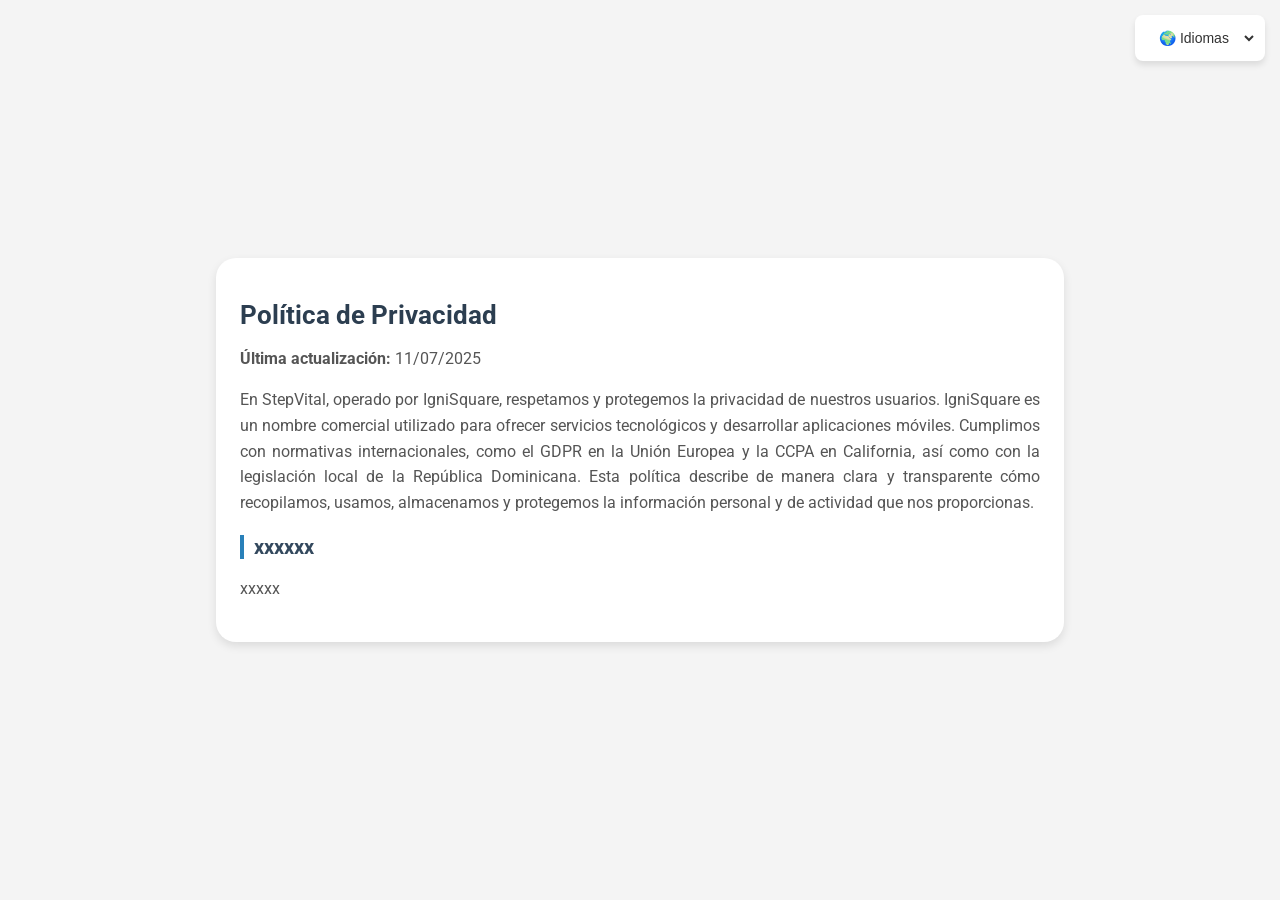
==== index.html @ 7a9bfc61 "Add initial privacy policy HTML structure" ====
<!DOCTYPE html>
<html lang="es">
<head>
  <meta charset="UTF-8">
  <meta name="viewport" content="width=device-width, initial-scale=1.0">
  <meta name="description" content="Consulta la política de privacidad de nuestra aplicación para conocer cómo protegemos tu información.">
  <meta name="theme-color" content="#ffffff">
  <title>Política de Privacidad</title>
  
  <!-- Fuente Material Design -->
  <link rel="stylesheet" href="https://fonts.googleapis.com/css2?family=Roboto:wght@300;400;700&display=swap">
  <link rel="stylesheet" href="style.css">
</head>
<body>
  <!-- Contenedor del widget de Google Translate, ocultado fuera de pantalla -->
  <div id="google_translate_element"></div>
  
  <!-- Custom Widget de Traducción -->
  <div id="custom_translate_wrapper">
    <select id="custom_translate">
      <option value="">🌍 Idiomas</option>
      <option value="es">Español</option>
      <option value="en">Inglés</option>
      <option value="fr">Francés</option>
      <option value="pt">Portugués</option>
      <option value="de">Alemán</option>
    </select>    
  </div>

  <main class="policy-container">
    <h1 class="policy-title">Política de Privacidad</h1>
    <p class="policy-text"><strong>Última actualización:</strong> 11/07/2025</p>
    <p class="policy-text">
      En StepVital, operado por IgniSquare, respetamos y protegemos la privacidad de nuestros usuarios. IgniSquare es un nombre comercial utilizado para ofrecer servicios tecnológicos y desarrollar aplicaciones móviles. Cumplimos con normativas internacionales, como el GDPR en la Unión Europea y la CCPA en California, así como con la legislación local de la República Dominicana. Esta política describe de manera clara y transparente cómo recopilamos, usamos, almacenamos y protegemos la información personal y de actividad que nos proporcionas.
    </p>


    <section class="policy-region-links">
  <h2 class="policy-section-title">xxxxxx</h2>
  <p class="policy-text">
xxxxx  </p>
 
</section>


    
  </main>
  
  <!-- Primero nuestro script personalizado -->
  <script src="script.js"></script>
  <!-- Luego el script de Google Translate, que llamará a googleTranslateElementInit -->
  <script type="text/javascript" src="https://translate.google.com/translate_a/element.js?cb=googleTranslateElementInit"></script>
</body>
</html>
---- style.css ----
/* Fuente Material Design */
body {
    font-family: 'Roboto', sans-serif;
    background-color: #f4f4f4;
    color: #333;
    margin: 0;
    padding: 20px;
    display: flex;
    justify-content: center;
    align-items: center;
    min-height: 100vh;
}

/* Contenedor principal */
.policy-container {
    background-color: #ffffff;
    border-radius: 20px;
    padding: 24px;
    width: 90%;
    max-width: 800px;
    box-shadow: 0px 4px 10px rgba(0, 0, 0, 0.1);
    transition: all 0.3s ease-in-out;
}

/* Título principal */
.policy-title {
    font-size: 26px;
    font-weight: bold;
    color: #2c3e50;
    margin-bottom: 16px;
}

/* Secciones */
.policy-section-title {
    font-size: 20px;
    font-weight: 700;
    color: #34495e;
    margin-top: 20px;
    border-left: 4px solid #2980b9;
    padding-left: 10px;
}

/* Texto */
.policy-text {
    font-size: 16px;
    color: #555;
    line-height: 1.6;
    text-align: justify;
}

/* Lista */
.policy-list {
    font-size: 16px;
    color: #444;
    line-height: 1.6;
    padding-left: 20px;
}

.policy-list li {
    margin-bottom: 10px;
}

/* Enlaces */
a {
    color: #007BFF;
    text-decoration: none;
    font-weight: 500;
}

a:hover {
    text-decoration: underline;
}

/* Custom Widget de Traducción */
#custom_translate_wrapper {
    position: absolute;
    top: 15px;
    right: 15px;
    z-index: 1000;
    background: #fff;
    border-radius: 8px;
    padding: 8px;
    box-shadow: 0px 4px 6px rgba(0,0,0,0.1);
    font-family: 'Roboto', sans-serif;
    display: flex;
    align-items: center;
    transition: all 0.3s ease-in-out;
}

#custom_translate_wrapper::after {
    font-size: 10px;
    color: #333;
    margin-left: 5px;
}

#custom_translate {
    background: transparent;
    border: none;
    font-size: 14px;
    color: #333;
    outline: none;
    cursor: pointer;
    font-weight: 500;
    padding: 6px 12px;
    border-radius: 6px;
    transition: background 0.3s ease;
}

/* Ocultar el widget original de Google Translate */
#google_translate_element {
    position: absolute;
    top: 0;
    left: -9999px;
}

.goog-te-banner-frame.skiptranslate,
.goog-te-banner-frame,
.goog-te-menu-frame,
.goog-te-menu-frame.skiptranslate,
.goog-te-balloon-frame,
#goog-gt-tt,
.goog-te-gadget-icon {
  display: none !important;
  visibility: hidden !important;
}

/* Evita que se desplace el contenido */
body {
  top: 0px !important;
  position: static !important;
  margin: 0 !important;
  padding: 0 !important;
}

/* Si Google inyecta algo en el body directo */
body > .skiptranslate {
  display: none !important;
  visibility: hidden !important;
}

.policy-table-wrapper {
  width: 100%;
  overflow-x: auto;
  margin-bottom: 16px;
}

/* Tabla responsiva y full‐width */
.policy-table {
  width: 100%;
  border-collapse: collapse;
  min-width: 600px; /* asegura legibilidad en desktop */
}

/* Cabecera */
.policy-table thead th {
  background-color: #2980b9;
  color: #fff;
  font-weight: 600;
  padding: 12px 8px;
  text-align: left;
  position: sticky;
  top: 0;
  z-index: 1;
}

/* Filas y celdas */
.policy-table tbody tr:nth-child(even) {
  background-color: #f9f9f9;
}

.policy-table th,
.policy-table td {
  border: 1px solid #ddd;
  padding: 10px 8px;
  vertical-align: top;
  font-size: 14px;
  line-height: 1.4;
}

/* RESPONSIVE DESIGN */

/* Tablets */
@media screen and (max-width: 768px) {
    .policy-container {
        padding: 16px;
    }
    .policy-title {
        font-size: 22px;
    }
    .policy-section-title {
        font-size: 18px;
    }
}

/* Teléfonos */
@media screen and (max-width: 480px) {
    /* Ajustes al contenedor */
    .policy-container {
        width: 100%;
        padding: 12px;
        border-radius: 0;
    }
    .policy-title {
        font-size: 20px;
    }

    /* Espaciado de filas y celdas */
    .policy-table thead th,
    .policy-table td {
        padding: 8px 6px;
        font-size: 12px;
    }

    /* Sobrescribir min-width y separar de los bordes */
    .policy-table {
        min-width: auto;
        width: 100%;
        box-sizing: border-box;
    }
    .policy-table-wrapper {
        padding: 0 12px;
        box-sizing: border-box;
    }
}

/* Ajustes traducción en móvil */
@media screen and (max-width: 480px) {
    #custom_translate_wrapper {
        padding: 8px;
    }
    #custom_translate {
        font-size: 13px;
        padding: 4px 8px;
    }
}

/* Dispositivos plegables en modo HALF_OPENED */
@media (screen-spanning: single-fold-vertical) {
    .policy-container {
        display: grid;
        grid-template-columns: 1fr 1fr;
        column-gap: 16px;
        max-width: 100%;
    }
}
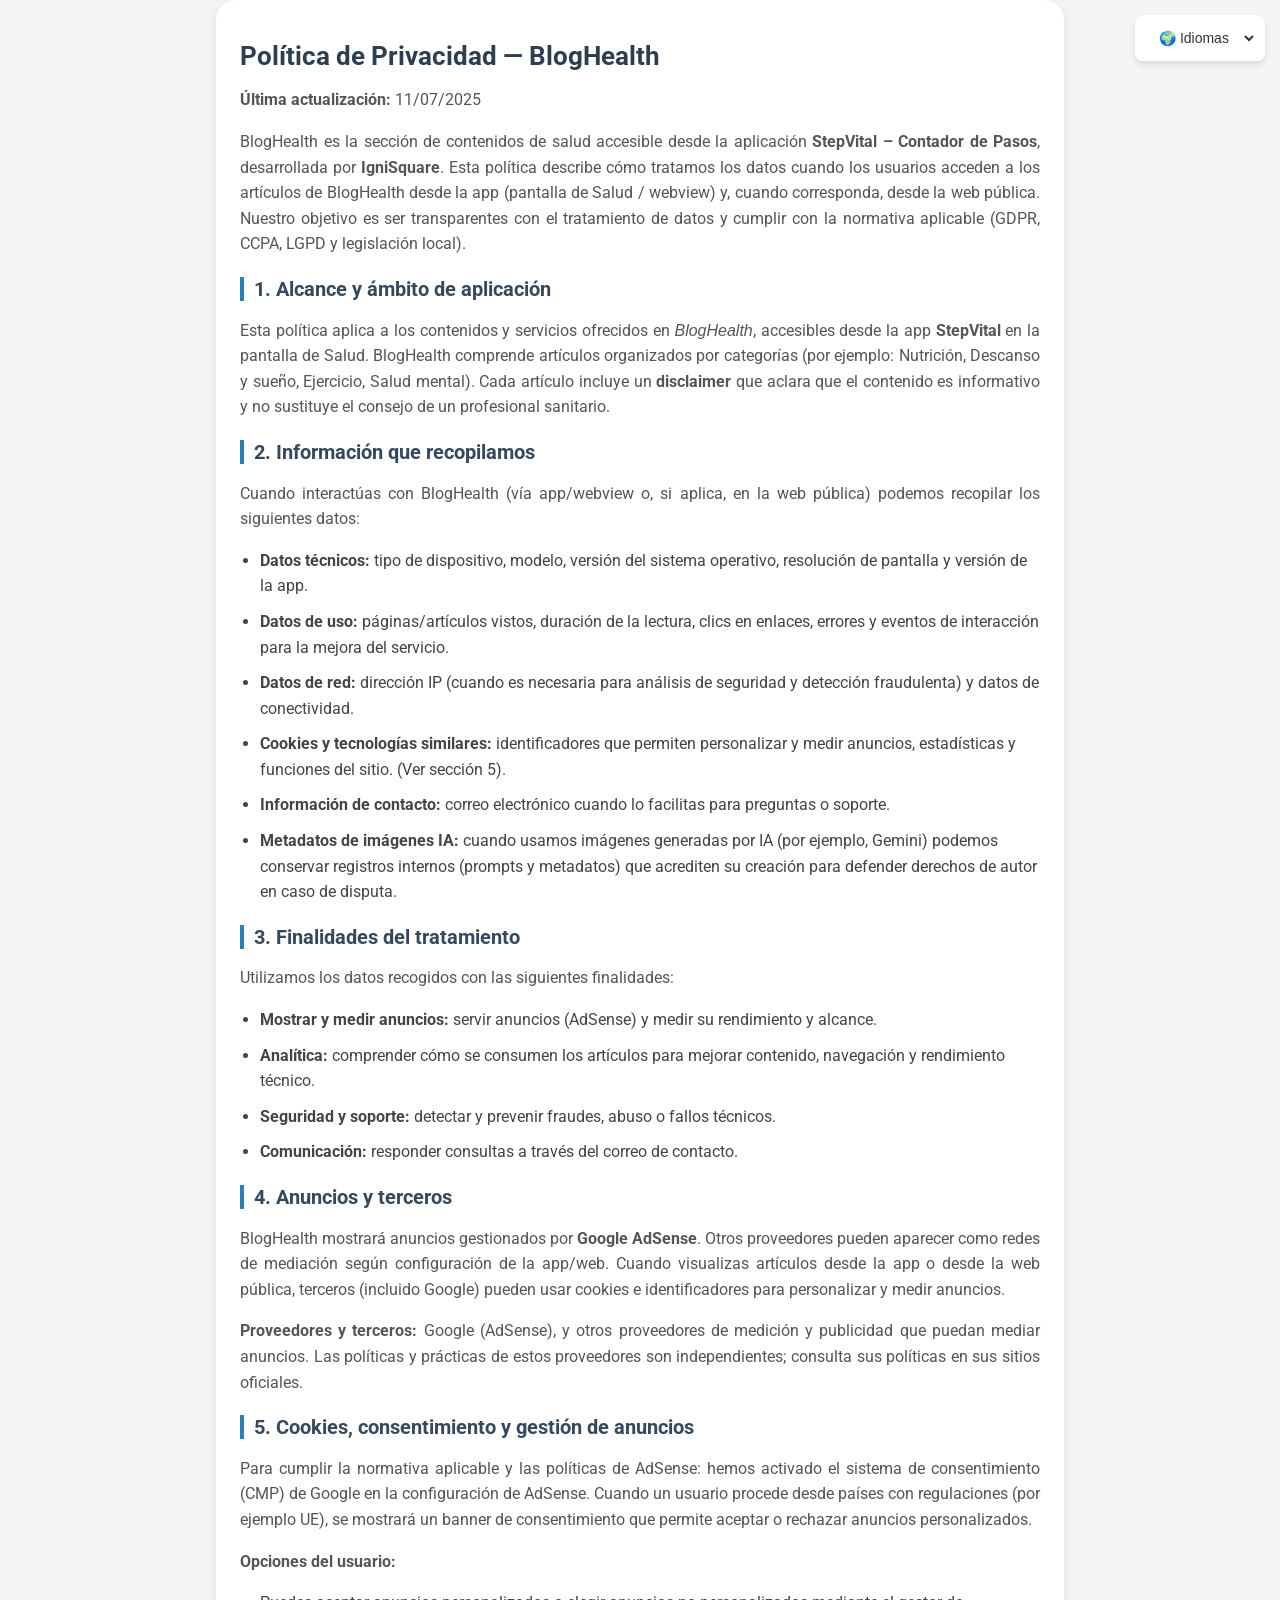
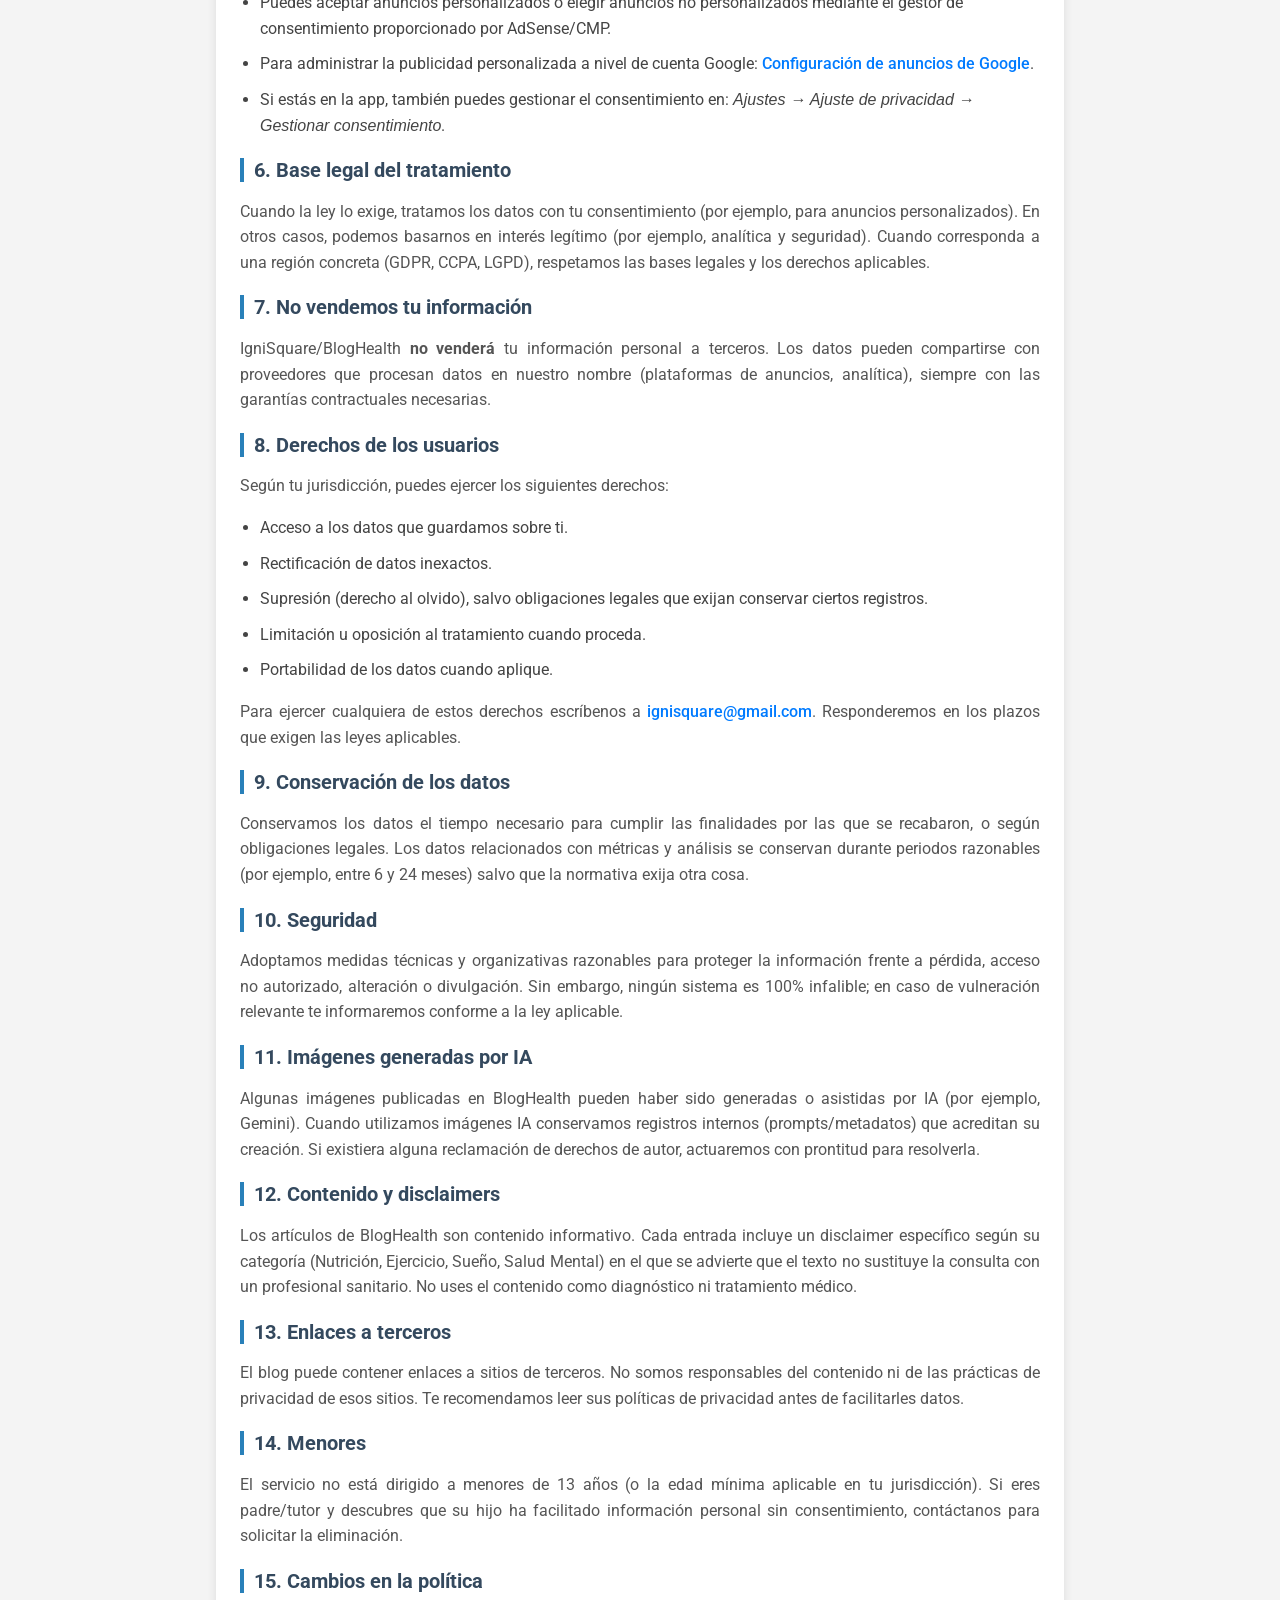
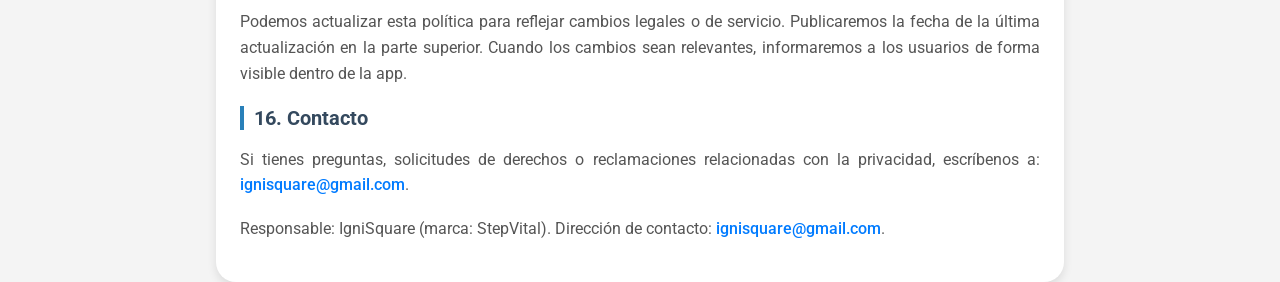
==== commit 477c2988: "Update index.html" ====
--- a/index.html
+++ b/index.html
@@ -3,9 +3,9 @@
 <head>
   <meta charset="UTF-8">
   <meta name="viewport" content="width=device-width, initial-scale=1.0">
-  <meta name="description" content="Consulta la política de privacidad de nuestra aplicación para conocer cómo protegemos tu información.">
+  <meta name="description" content="Política de privacidad de BlogHealth (accesible desde la app StepVital).">
   <meta name="theme-color" content="#ffffff">
-  <title>Política de Privacidad</title>
+  <title>Política de Privacidad — BlogHealth</title>
   
   <!-- Fuente Material Design -->
   <link rel="stylesheet" href="https://fonts.googleapis.com/css2?family=Roboto:wght@300;400;700&display=swap">
@@ -27,23 +27,124 @@
     </select>    
   </div>
 
-  <main class="policy-container">
-    <h1 class="policy-title">Política de Privacidad</h1>
+  <main class="policy-container" role="main" aria-labelledby="policy-title">
+    <h1 id="policy-title" class="policy-title">Política de Privacidad — BlogHealth</h1>
     <p class="policy-text"><strong>Última actualización:</strong> 11/07/2025</p>
+
     <p class="policy-text">
-      En StepVital, operado por IgniSquare, respetamos y protegemos la privacidad de nuestros usuarios. IgniSquare es un nombre comercial utilizado para ofrecer servicios tecnológicos y desarrollar aplicaciones móviles. Cumplimos con normativas internacionales, como el GDPR en la Unión Europea y la CCPA en California, así como con la legislación local de la República Dominicana. Esta política describe de manera clara y transparente cómo recopilamos, usamos, almacenamos y protegemos la información personal y de actividad que nos proporcionas.
+      BlogHealth es la sección de contenidos de salud accesible desde la aplicación <strong>StepVital – Contador de Pasos</strong>, desarrollada por <strong>IgniSquare</strong>. Esta política describe cómo tratamos los datos cuando los usuarios acceden a los artículos de BlogHealth desde la app (pantalla de Salud / webview) y, cuando corresponda, desde la web pública. Nuestro objetivo es ser transparentes con el tratamiento de datos y cumplir con la normativa aplicable (GDPR, CCPA, LGPD y legislación local).
     </p>
 
+    <h2 class="policy-section-title">1. Alcance y ámbito de aplicación</h2>
+    <p class="policy-text">
+      Esta política aplica a los contenidos y servicios ofrecidos en <em>BlogHealth</em>, accesibles desde la app <strong>StepVital</strong> en la pantalla de Salud. BlogHealth comprende artículos organizados por categorías (por ejemplo: Nutrición, Descanso y sueño, Ejercicio, Salud mental). Cada artículo incluye un <strong>disclaimer</strong> que aclara que el contenido es informativo y no sustituye el consejo de un profesional sanitario.
+    </p>
 
-    <section class="policy-region-links">
-  <h2 class="policy-section-title">xxxxxx</h2>
-  <p class="policy-text">
-xxxxx  </p>
- 
-</section>
+    <h2 class="policy-section-title">2. Información que recopilamos</h2>
+    <p class="policy-text">Cuando interactúas con BlogHealth (vía app/webview o, si aplica, en la web pública) podemos recopilar los siguientes datos:</p>
+    <ul class="policy-list">
+      <li><strong>Datos técnicos:</strong> tipo de dispositivo, modelo, versión del sistema operativo, resolución de pantalla y versión de la app.</li>
+      <li><strong>Datos de uso:</strong> páginas/artículos vistos, duración de la lectura, clics en enlaces, errores y eventos de interacción para la mejora del servicio.</li>
+      <li><strong>Datos de red:</strong> dirección IP (cuando es necesaria para análisis de seguridad y detección fraudulenta) y datos de conectividad.</li>
+      <li><strong>Cookies y tecnologías similares:</strong> identificadores que permiten personalizar y medir anuncios, estadísticas y funciones del sitio. (Ver sección 5).</li>
+      <li><strong>Información de contacto:</strong> correo electrónico cuando lo facilitas para preguntas o soporte.</li>
+      <li><strong>Metadatos de imágenes IA:</strong> cuando usamos imágenes generadas por IA (por ejemplo, Gemini) podemos conservar registros internos (prompts y metadatos) que acrediten su creación para defender derechos de autor en caso de disputa.</li>
+    </ul>
 
+    <h2 class="policy-section-title">3. Finalidades del tratamiento</h2>
+    <p class="policy-text">Utilizamos los datos recogidos con las siguientes finalidades:</p>
+    <ul class="policy-list">
+      <li><strong>Mostrar y medir anuncios:</strong> servir anuncios (AdSense) y medir su rendimiento y alcance.</li>
+      <li><strong>Analítica:</strong> comprender cómo se consumen los artículos para mejorar contenido, navegación y rendimiento técnico.</li>
+      <li><strong>Seguridad y soporte:</strong> detectar y prevenir fraudes, abuso o fallos técnicos.</li>
+      <li><strong>Comunicación:</strong> responder consultas a través del correo de contacto.</li>
+    </ul>
 
-    
+    <h2 class="policy-section-title">4. Anuncios y terceros</h2>
+    <p class="policy-text">
+      BlogHealth mostrará anuncios gestionados por <strong>Google AdSense</strong>. Otros proveedores pueden aparecer como redes de mediación según configuración de la app/web. Cuando visualizas artículos desde la app o desde la web pública, terceros (incluido Google) pueden usar cookies e identificadores para personalizar y medir anuncios.
+    </p>
+    <p class="policy-text">
+      <strong>Proveedores y terceros:</strong> Google (AdSense), y otros proveedores de medición y publicidad que puedan mediar anuncios. Las políticas y prácticas de estos proveedores son independientes; consulta sus políticas en sus sitios oficiales.
+    </p>
+
+    <h2 class="policy-section-title">5. Cookies, consentimiento y gestión de anuncios</h2>
+    <p class="policy-text">
+      Para cumplir la normativa aplicable y las políticas de AdSense: hemos activado el sistema de consentimiento (CMP) de Google en la configuración de AdSense. Cuando un usuario procede desde países con regulaciones (por ejemplo UE), se mostrará un banner de consentimiento que permite aceptar o rechazar anuncios personalizados.
+    </p>
+    <p class="policy-text">
+      <strong>Opciones del usuario:</strong>
+    </p>
+    <ul class="policy-list">
+      <li>Puedes aceptar anuncios personalizados o elegir anuncios no personalizados mediante el gestor de consentimiento proporcionado por AdSense/CMP.</li>
+      <li>Para administrar la publicidad personalizada a nivel de cuenta Google: <a href="https://adssettings.google.com" target="_blank" rel="noopener">Configuración de anuncios de Google</a>.</li>
+      <li>Si estás en la app, también puedes gestionar el consentimiento en: <em>Ajustes → Ajuste de privacidad → Gestionar consentimiento</em>.</li>
+    </ul>
+
+    <h2 class="policy-section-title">6. Base legal del tratamiento</h2>
+    <p class="policy-text">
+      Cuando la ley lo exige, tratamos los datos con tu consentimiento (por ejemplo, para anuncios personalizados). En otros casos, podemos basarnos en interés legítimo (por ejemplo, analítica y seguridad). Cuando corresponda a una región concreta (GDPR, CCPA, LGPD), respetamos las bases legales y los derechos aplicables.
+    </p>
+
+    <h2 class="policy-section-title">7. No vendemos tu información</h2>
+    <p class="policy-text">
+      IgniSquare/BlogHealth <strong>no venderá</strong> tu información personal a terceros. Los datos pueden compartirse con proveedores que procesan datos en nuestro nombre (plataformas de anuncios, analítica), siempre con las garantías contractuales necesarias.
+    </p>
+
+    <h2 class="policy-section-title">8. Derechos de los usuarios</h2>
+    <p class="policy-text">Según tu jurisdicción, puedes ejercer los siguientes derechos:</p>
+    <ul class="policy-list">
+      <li>Acceso a los datos que guardamos sobre ti.</li>
+      <li>Rectificación de datos inexactos.</li>
+      <li>Supresión (derecho al olvido), salvo obligaciones legales que exijan conservar ciertos registros.</li>
+      <li>Limitación u oposición al tratamiento cuando proceda.</li>
+      <li>Portabilidad de los datos cuando aplique.</li>
+    </ul>
+    <p class="policy-text">Para ejercer cualquiera de estos derechos escríbenos a <a href="mailto:ignisquare@gmail.com">ignisquare@gmail.com</a>. Responderemos en los plazos que exigen las leyes aplicables.</p>
+
+    <h2 class="policy-section-title">9. Conservación de los datos</h2>
+    <p class="policy-text">
+      Conservamos los datos el tiempo necesario para cumplir las finalidades por las que se recabaron, o según obligaciones legales. Los datos relacionados con métricas y análisis se conservan durante periodos razonables (por ejemplo, entre 6 y 24 meses) salvo que la normativa exija otra cosa.
+    </p>
+
+    <h2 class="policy-section-title">10. Seguridad</h2>
+    <p class="policy-text">
+      Adoptamos medidas técnicas y organizativas razonables para proteger la información frente a pérdida, acceso no autorizado, alteración o divulgación. Sin embargo, ningún sistema es 100% infalible; en caso de vulneración relevante te informaremos conforme a la ley aplicable.
+    </p>
+
+    <h2 class="policy-section-title">11. Imágenes generadas por IA</h2>
+    <p class="policy-text">
+      Algunas imágenes publicadas en BlogHealth pueden haber sido generadas o asistidas por IA (por ejemplo, Gemini). Cuando utilizamos imágenes IA conservamos registros internos (prompts/metadatos) que acreditan su creación. Si existiera alguna reclamación de derechos de autor, actuaremos con prontitud para resolverla.
+    </p>
+
+    <h2 class="policy-section-title">12. Contenido y disclaimers</h2>
+    <p class="policy-text">
+      Los artículos de BlogHealth son contenido informativo. Cada entrada incluye un disclaimer específico según su categoría (Nutrición, Ejercicio, Sueño, Salud Mental) en el que se advierte que el texto no sustituye la consulta con un profesional sanitario. No uses el contenido como diagnóstico ni tratamiento médico.
+    </p>
+
+    <h2 class="policy-section-title">13. Enlaces a terceros</h2>
+    <p class="policy-text">
+      El blog puede contener enlaces a sitios de terceros. No somos responsables del contenido ni de las prácticas de privacidad de esos sitios. Te recomendamos leer sus políticas de privacidad antes de facilitarles datos.
+    </p>
+
+    <h2 class="policy-section-title">14. Menores</h2>
+    <p class="policy-text">
+      El servicio no está dirigido a menores de 13 años (o la edad mínima aplicable en tu jurisdicción). Si eres padre/tutor y descubres que su hijo ha facilitado información personal sin consentimiento, contáctanos para solicitar la eliminación.
+    </p>
+
+    <h2 class="policy-section-title">15. Cambios en la política</h2>
+    <p class="policy-text">
+      Podemos actualizar esta política para reflejar cambios legales o de servicio. Publicaremos la fecha de la última actualización en la parte superior. Cuando los cambios sean relevantes, informaremos a los usuarios de forma visible dentro de la app.
+    </p>
+
+    <h2 class="policy-section-title">16. Contacto</h2>
+    <p class="policy-text">
+      Si tienes preguntas, solicitudes de derechos o reclamaciones relacionadas con la privacidad, escríbenos a: <a href="mailto:ignisquare@gmail.com">ignisquare@gmail.com</a>.
+    </p>
+
+    <footer style="margin-top:18px;">
+      <p class="policy-text">Responsable: IgniSquare (marca: StepVital). Dirección de contacto: <a href="mailto:ignisquare@gmail.com">ignisquare@gmail.com</a>.</p>
+    </footer>
   </main>
   
   <!-- Primero nuestro script personalizado -->
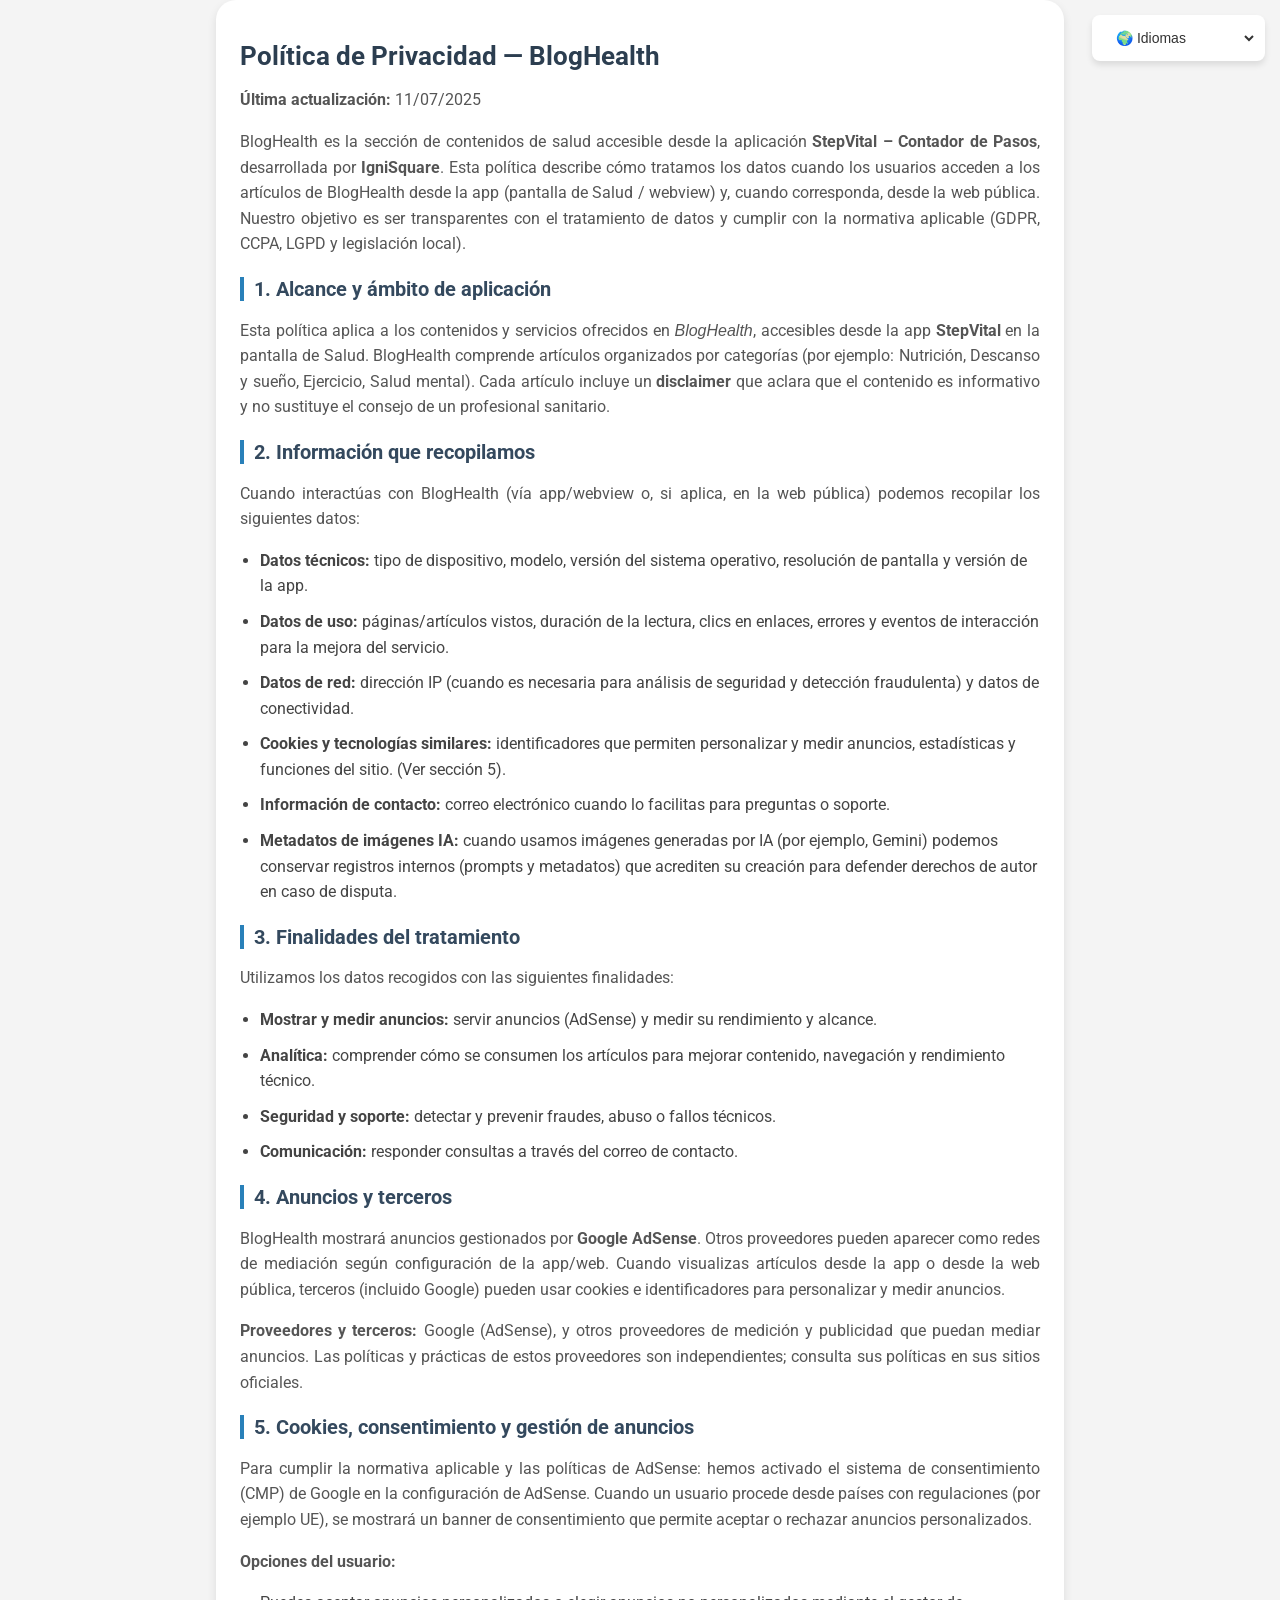
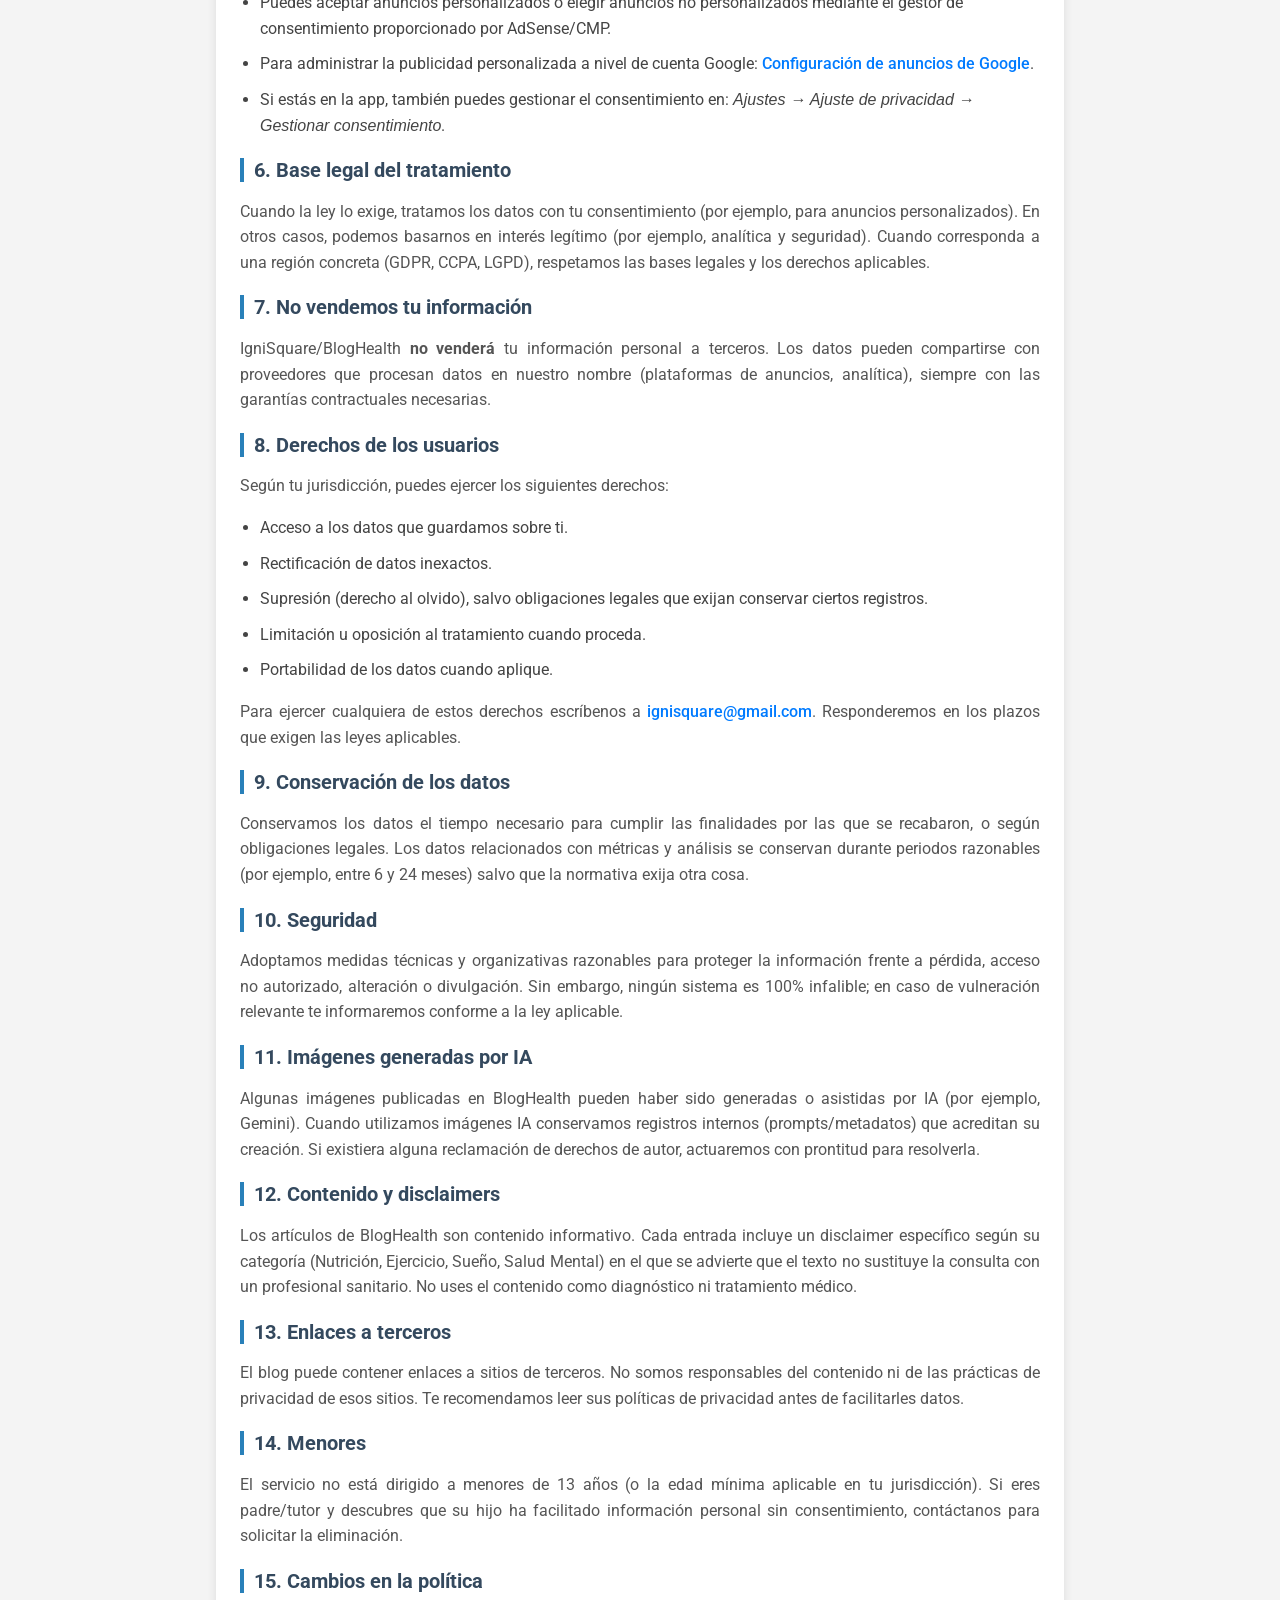
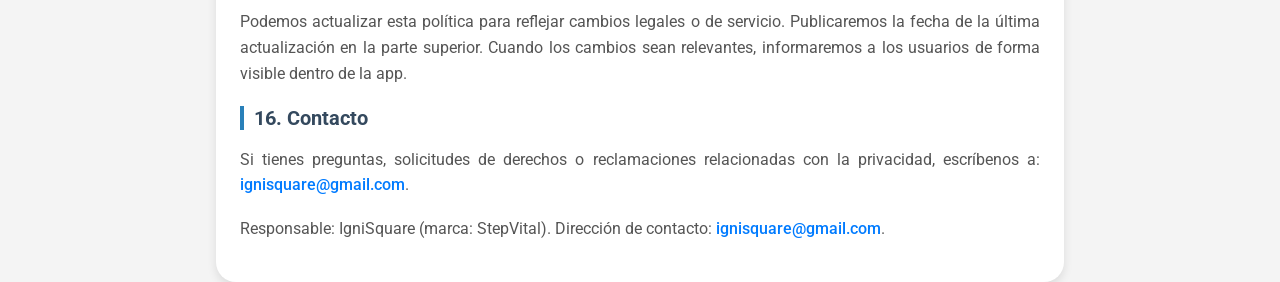
==== commit 6a043efe: "Enhance custom translation widget with new languages Updated the custom translation widget to includ" ====
--- a/index.html
+++ b/index.html
@@ -15,17 +15,18 @@
   <!-- Contenedor del widget de Google Translate, ocultado fuera de pantalla -->
   <div id="google_translate_element"></div>
   
-  <!-- Custom Widget de Traducción -->
-  <div id="custom_translate_wrapper">
-    <select id="custom_translate">
-      <option value="">🌍 Idiomas</option>
-      <option value="es">Español</option>
-      <option value="en">Inglés</option>
-      <option value="fr">Francés</option>
-      <option value="pt">Portugués</option>
-      <option value="de">Alemán</option>
-    </select>    
-  </div>
+<!-- Custom Widget de Traducción -->
+<div id="custom_translate_wrapper">
+  <select id="custom_translate">
+    <option value="">🌍 Idiomas</option>
+    <option value="es">Español</option>
+    <option value="en">Inglés</option>
+    <option value="fr">Francés</option>
+    <option value="pt-BR">Português (Brasil)</option>
+    <option value="de">Alemán</option>
+    <option value="it">Italiano</option>
+  </select>
+</div>
 
   <main class="policy-container" role="main" aria-labelledby="policy-title">
     <h1 id="policy-title" class="policy-title">Política de Privacidad — BlogHealth</h1>
